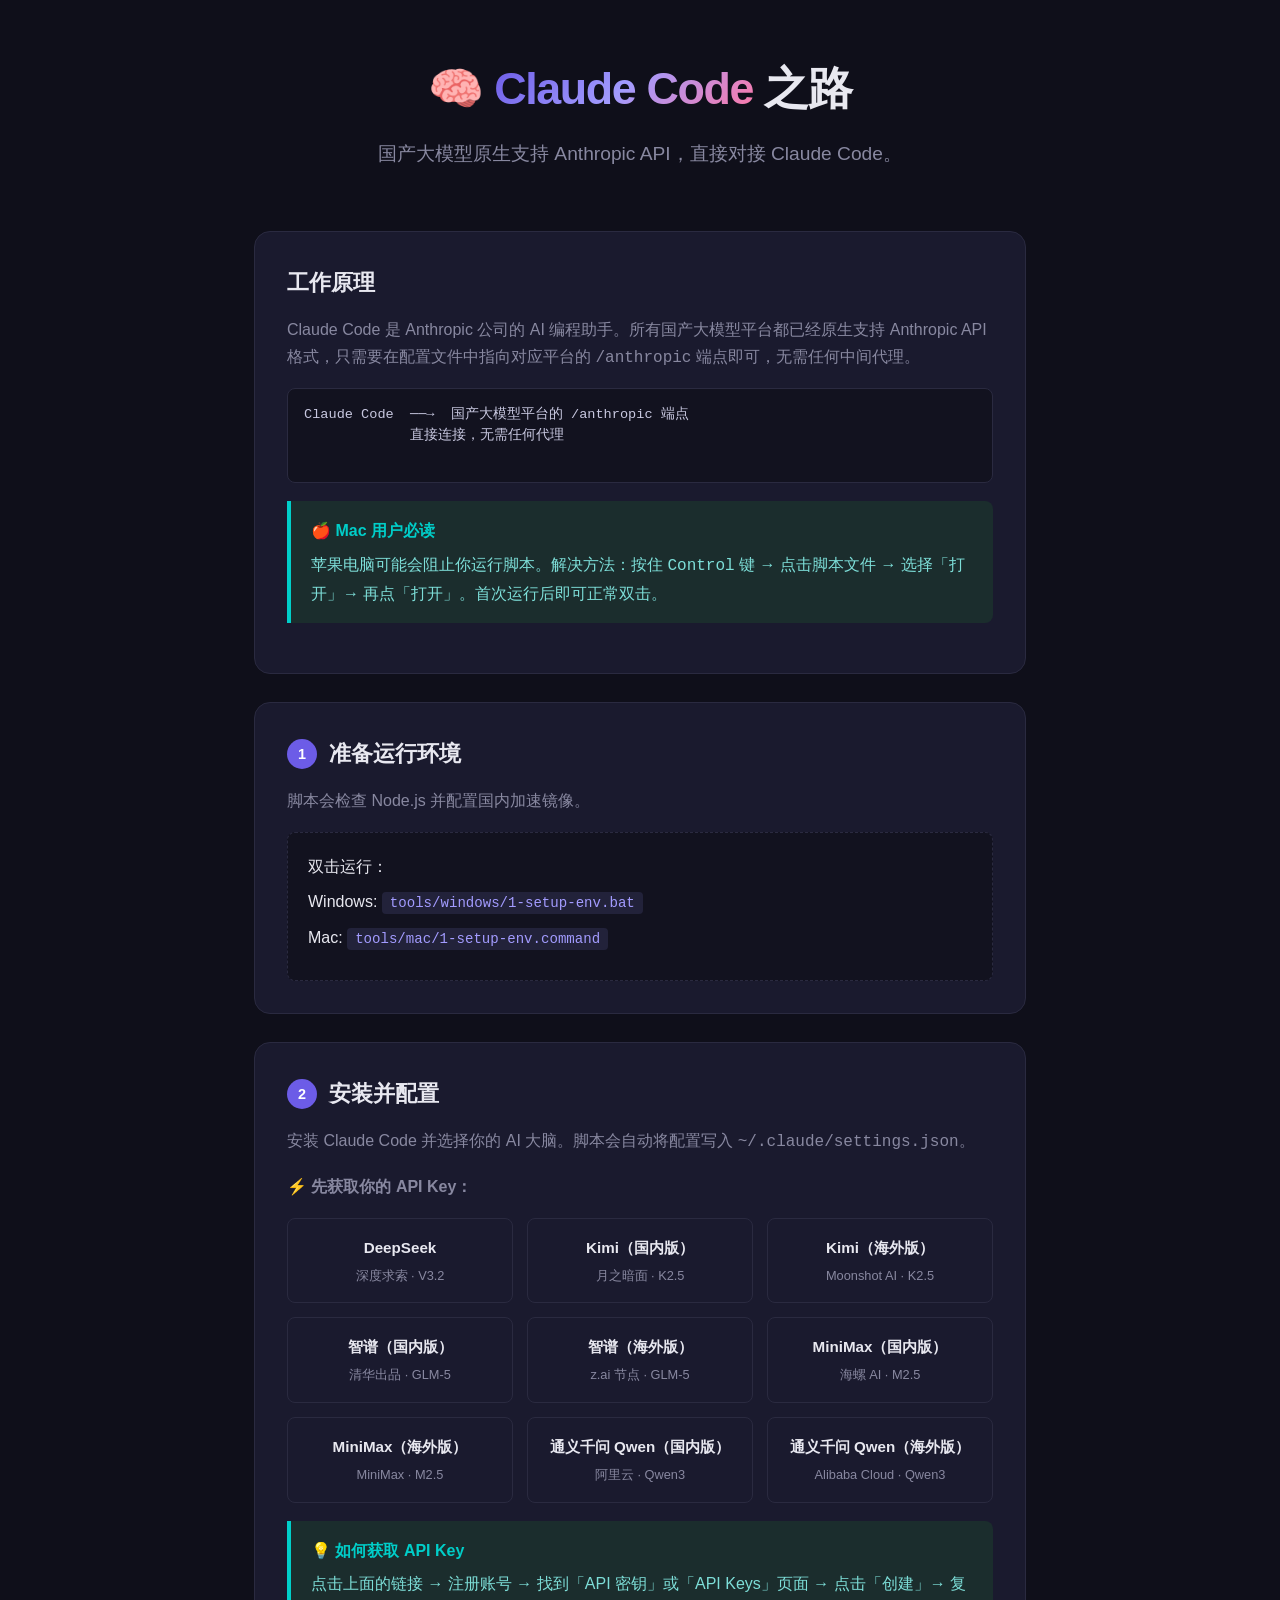
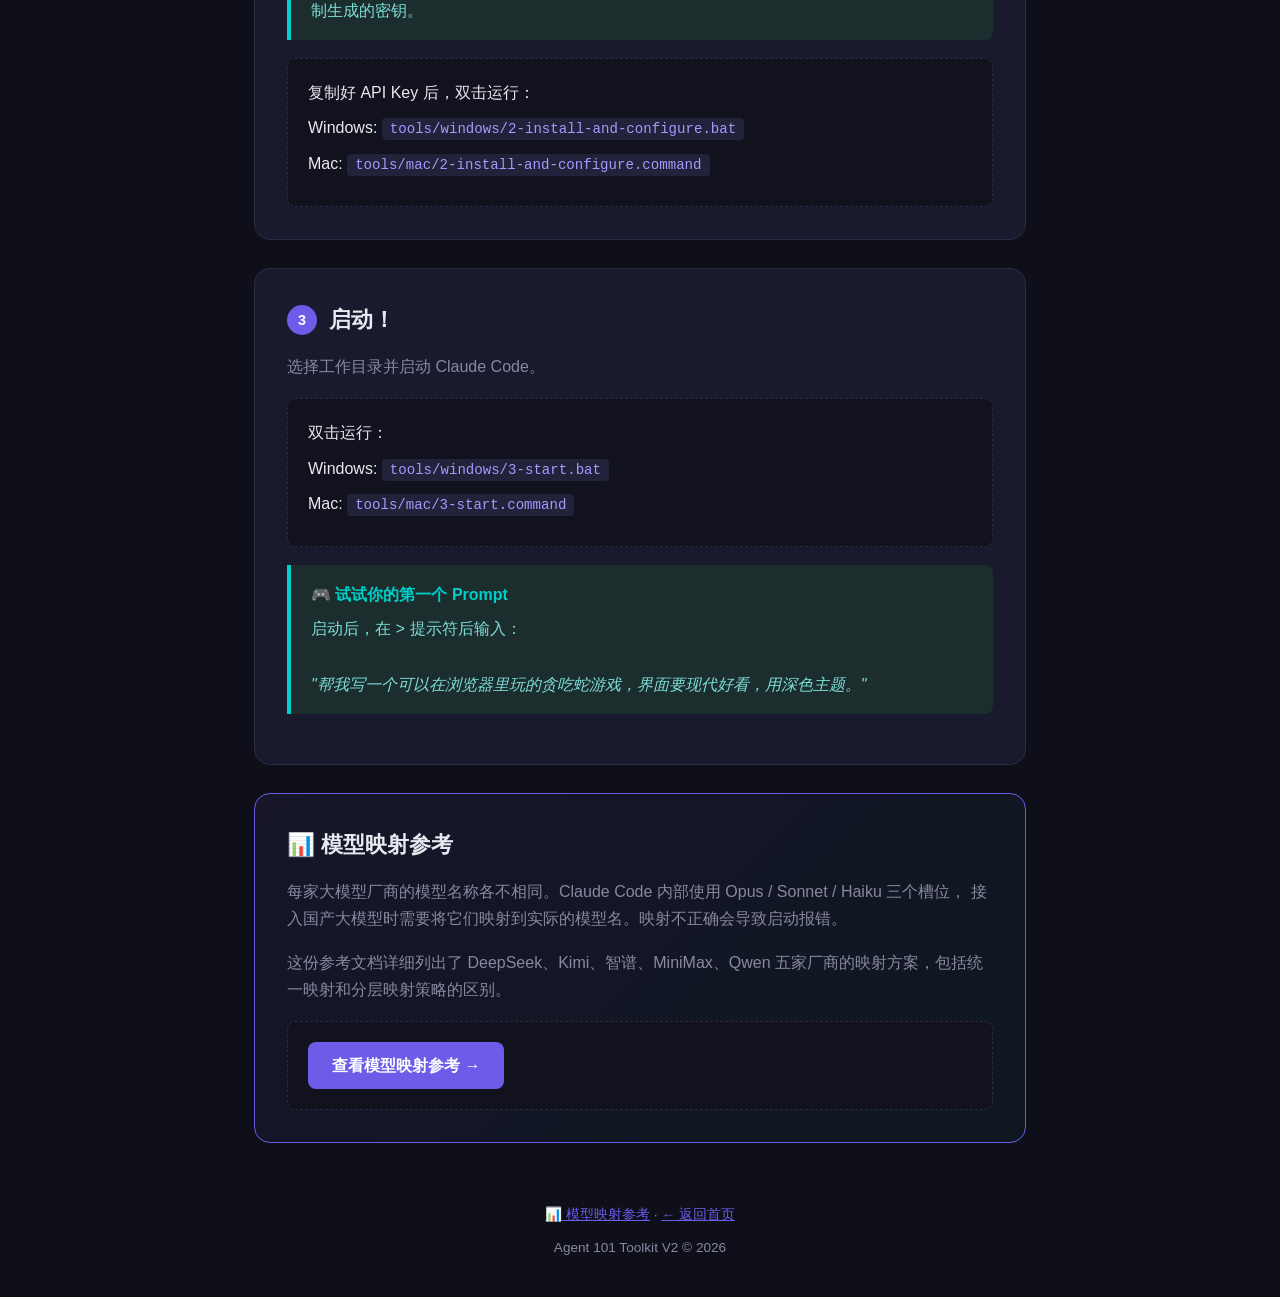
==== claude-code/guide.html @ 5c58940c "Initial commit: Agent 101 Toolkit with OpenClaw and Claude Code guides - Add OpenClaw installation s" ====
<!DOCTYPE html>
<html lang="zh-CN">

<head>
    <meta charset="UTF-8">
    <meta name="viewport" content="width=device-width, initial-scale=1.0">
    <title>Claude Code 之路 — Agent 101</title>
    <link rel="stylesheet" href="assets/style.css">
</head>

<body>
    <div class="container">
        <header class="header">
            <h1>🧠 <span class="gradient">Claude Code</span> 之路</h1>
            <p class="subtitle">国产大模型原生支持 Anthropic API，直接对接 Claude Code。</p>
        </header>

        <!-- Intro -->
        <div class="card">
            <h2>工作原理</h2>
            <p class="desc">
                Claude Code 是 Anthropic 公司的 AI 编程助手。所有国产大模型平台都已经原生支持 Anthropic API 格式，只需要在配置文件中指向对应平台的
                <code>/anthropic</code> 端点即可，无需任何中间代理。
            </p>
            <pre>
Claude Code  ──→  国产大模型平台的 /anthropic 端点
             直接连接，无需任何代理
        </pre>

            <div class="info">
                <strong>🍎 Mac 用户必读</strong>
                苹果电脑可能会阻止你运行脚本。解决方法：按住 <code>Control</code> 键 → 点击脚本文件 → 选择「打开」→ 再点「打开」。首次运行后即可正常双击。
            </div>
        </div>

        <!-- Step 1 -->
        <div class="card">
            <h2><span class="step-badge">1</span> 准备运行环境</h2>
            <p class="desc">脚本会检查 Node.js 并配置国内加速镜像。</p>
            <div class="action">
                <p>双击运行：</p>
                <p>Windows: <span class="mono">tools/windows/1-setup-env.bat</span></p>
                <p>Mac: <span class="mono">tools/mac/1-setup-env.command</span></p>
            </div>
        </div>

        <!-- Step 2 -->
        <div class="card">
            <h2><span class="step-badge">2</span> 安装并配置</h2>
            <p class="desc">
                安装 Claude Code 并选择你的 AI 大脑。脚本会自动将配置写入 <code>~/.claude/settings.json</code>。
            </p>

            <p class="desc"><strong>⚡ 先获取你的 API Key：</strong></p>
            <div class="providers">
                <a href="https://platform.deepseek.com/api_keys" target="_blank" class="provider">
                    <div class="provider-name">DeepSeek</div>
                    <div class="provider-desc">深度求索 · V3.2</div>
                </a>
                <a href="https://platform.moonshot.cn/console/api-keys" target="_blank" class="provider">
                    <div class="provider-name">Kimi（国内版）</div>
                    <div class="provider-desc">月之暗面 · K2.5</div>
                </a>
                <a href="https://platform.moonshot.ai/console/api-keys" target="_blank" class="provider">
                    <div class="provider-name">Kimi（海外版）</div>
                    <div class="provider-desc">Moonshot AI · K2.5</div>
                </a>
                <a href="https://bigmodel.cn/usercenter/apikeys" target="_blank" class="provider">
                    <div class="provider-name">智谱（国内版）</div>
                    <div class="provider-desc">清华出品 · GLM-5</div>
                </a>
                <a href="https://z.ai/model-api" target="_blank" class="provider">
                    <div class="provider-name">智谱（海外版）</div>
                    <div class="provider-desc">z.ai 节点 · GLM-5</div>
                </a>
                <a href="https://platform.minimaxi.com/user-center/basic-information" target="_blank" class="provider">
                    <div class="provider-name">MiniMax（国内版）</div>
                    <div class="provider-desc">海螺 AI · M2.5</div>
                </a>
                <a href="https://platform.minimax.io/" target="_blank" class="provider">
                    <div class="provider-name">MiniMax（海外版）</div>
                    <div class="provider-desc">MiniMax · M2.5</div>
                </a>
                <a href="https://bailian.console.aliyun.com/#/model-market" target="_blank" class="provider">
                    <div class="provider-name">通义千问 Qwen（国内版）</div>
                    <div class="provider-desc">阿里云 · Qwen3</div>
                </a>
                <a href="https://chat.qwen.ai/" target="_blank" class="provider">
                    <div class="provider-name">通义千问 Qwen（海外版）</div>
                    <div class="provider-desc">Alibaba Cloud · Qwen3</div>
                </a>
            </div>

            <div class="info">
                <strong>💡 如何获取 API Key</strong>
                点击上面的链接 → 注册账号 → 找到「API 密钥」或「API Keys」页面 → 点击「创建」→ 复制生成的密钥。
            </div>

            <div class="action">
                <p>复制好 API Key 后，双击运行：</p>
                <p>Windows: <span class="mono">tools/windows/2-install-and-configure.bat</span></p>
                <p>Mac: <span class="mono">tools/mac/2-install-and-configure.command</span></p>
            </div>
        </div>

        <!-- Step 3 -->
        <div class="card">
            <h2><span class="step-badge">3</span> 启动！</h2>
            <p class="desc">选择工作目录并启动 Claude Code。</p>
            <div class="action">
                <p>双击运行：</p>
                <p>Windows: <span class="mono">tools/windows/3-start.bat</span></p>
                <p>Mac: <span class="mono">tools/mac/3-start.command</span></p>
            </div>

            <div class="info">
                <strong>🎮 试试你的第一个 Prompt</strong>
                启动后，在 <code>&gt;</code> 提示符后输入：<br><br>
                <em>"帮我写一个可以在浏览器里玩的贪吃蛇游戏，界面要现代好看，用深色主题。"</em>
            </div>
        </div>

        <!-- Model mapping reference -->
        <div class="card"
            style="border: 1px solid var(--primary); background: linear-gradient(135deg, rgba(108,92,231,0.08), rgba(0,184,148,0.05));">
            <h2>📊 模型映射参考</h2>
            <p class="desc">
                每家大模型厂商的模型名称各不相同。Claude Code 内部使用 Opus / Sonnet / Haiku 三个槽位，
                接入国产大模型时需要将它们映射到实际的模型名。映射不正确会导致启动报错。
            </p>
            <p class="desc">
                这份参考文档详细列出了 DeepSeek、Kimi、智谱、MiniMax、Qwen 五家厂商的映射方案，包括统一映射和分层映射策略的区别。
            </p>
            <div class="action">
                <a href="model-mapping.html"
                    style="display:inline-block; background:var(--primary); color:white; padding:10px 24px; border-radius:8px; text-decoration:none; font-weight:600; transition:opacity 0.2s;">查看模型映射参考
                    →</a>
            </div>
        </div>

        <footer class="footer">
            <p><a href="model-mapping.html" style="color:var(--primary)">📊 模型映射参考</a> · <a href="../index.html"
                    style="color:var(--primary)">← 返回首页</a></p>
            <p style="margin-top:10px;">Agent 101 Toolkit V2 © 2026</p>
        </footer>
    </div>
</body>

</html>
---- claude-code/assets/style.css ----
:root {
    --primary: #6C5CE7;
    --primary-hover: #5A4BD1;
    --accent-claude: #DA7756;
    --accent-openclaw: #00B894;
    --bg: #0F0F1A;
    --surface: #1A1A2E;
    --surface-hover: #22223A;
    --text: #E8E8F0;
    --text-muted: #8888A0;
    --border: #2A2A40;
    --danger: #FF6B6B;
    --danger-bg: #2D1B1B;
    --info-bg: #1B2D2D;
    --radius: 16px;
    --radius-sm: 8px;
}

* {
    box-sizing: border-box;
    margin: 0;
    padding: 0;
}

body {
    font-family: -apple-system, BlinkMacSystemFont, "Segoe UI", "PingFang SC", "Hiragino Sans GB", "Microsoft YaHei", "Helvetica Neue", Arial, sans-serif;
    background: var(--bg);
    color: var(--text);
    line-height: 1.7;
    font-size: 16px;
    -webkit-font-smoothing: antialiased;
}

.container {
    max-width: 820px;
    margin: 0 auto;
    padding: 50px 24px;
}

/* === Header === */
.header {
    text-align: center;
    margin-bottom: 60px;
}

.header h1 {
    font-size: 2.8rem;
    font-weight: 800;
    letter-spacing: -0.03em;
    margin-bottom: 12px;
}

.header h1 .gradient {
    background: linear-gradient(135deg, var(--primary), #A29BFE, #FD79A8);
    -webkit-background-clip: text;
    -webkit-text-fill-color: transparent;
}

.header .subtitle {
    font-size: 1.2rem;
    color: var(--text-muted);
}

/* === Cards === */
.card {
    background: var(--surface);
    border-radius: var(--radius);
    padding: 32px;
    margin-bottom: 28px;
    border: 1px solid var(--border);
    transition: border-color 0.2s;
}

.card:hover {
    border-color: #3A3A55;
}

.card h2 {
    font-size: 1.4rem;
    font-weight: 700;
    margin-bottom: 14px;
    display: flex;
    align-items: center;
    gap: 12px;
}

.step-badge {
    background: var(--primary);
    color: white;
    width: 30px;
    height: 30px;
    border-radius: 50%;
    display: inline-flex;
    align-items: center;
    justify-content: center;
    font-size: 0.9rem;
    font-weight: 700;
    flex-shrink: 0;
}

.desc {
    color: var(--text-muted);
    margin-bottom: 16px;
}

/* === Warning / Info === */
.warning {
    background: var(--danger-bg);
    border-left: 4px solid var(--danger);
    padding: 16px 20px;
    border-radius: 0 var(--radius-sm) var(--radius-sm) 0;
    margin: 18px 0;
    color: #FFA0A0;
}

.warning strong {
    color: var(--danger);
    display: block;
    margin-bottom: 6px;
    font-size: 0.95rem;
}

.info {
    background: var(--info-bg);
    border-left: 4px solid #00CEC9;
    padding: 16px 20px;
    border-radius: 0 var(--radius-sm) var(--radius-sm) 0;
    margin: 18px 0;
    color: #7DDED8;
}

.info strong {
    color: #00CEC9;
    display: block;
    margin-bottom: 6px;
}

/* === Action Area === */
.action {
    background: #12121F;
    padding: 20px;
    border-radius: var(--radius-sm);
    margin-top: 18px;
    border: 1px dashed var(--border);
}

.action p {
    margin-bottom: 8px;
}

.mono {
    font-family: "SF Mono", "Fira Code", "Cascadia Code", Consolas, monospace;
    background: #22223A;
    padding: 3px 8px;
    border-radius: 4px;
    font-size: 0.88rem;
    color: #A29BFE;
}

/* === Provider Grid === */
.providers {
    display: grid;
    grid-template-columns: repeat(auto-fill, minmax(180px, 1fr));
    gap: 14px;
    margin: 18px 0;
}

.provider {
    border: 1px solid var(--border);
    padding: 16px;
    border-radius: var(--radius-sm);
    text-align: center;
    transition: all 0.2s;
    text-decoration: none;
    color: var(--text);
    display: block;
}

.provider:hover {
    transform: translateY(-3px);
    border-color: var(--primary);
    box-shadow: 0 8px 24px rgba(108, 92, 231, 0.15);
}

.provider-name {
    font-weight: 600;
    margin-bottom: 4px;
    font-size: 0.95rem;
}

.provider-desc {
    font-size: 0.8rem;
    color: var(--text-muted);
}

/* === Code Block === */
pre {
    background: #12121F;
    padding: 16px;
    border-radius: var(--radius-sm);
    overflow-x: auto;
    font-family: "SF Mono", "Fira Code", Consolas, monospace;
    font-size: 0.85rem;
    line-height: 1.5;
    margin: 14px 0;
    border: 1px solid var(--border);
    color: #C8C8E0;
}

/* === Landing Page Specials === */
.door-grid {
    display: grid;
    grid-template-columns: repeat(auto-fit, minmax(300px, 1fr));
    gap: 24px;
    margin-top: 40px;
}

.door {
    background: var(--surface);
    border-radius: var(--radius);
    padding: 40px 32px;
    text-decoration: none;
    color: var(--text);
    border: 2px solid var(--border);
    transition: all 0.3s;
    text-align: center;
    display: block;
}

.door:hover {
    transform: translateY(-4px);
    box-shadow: 0 12px 40px rgba(0, 0, 0, 0.4);
}

.door.claude:hover {
    border-color: var(--accent-claude);
}

.door.openclaw:hover {
    border-color: var(--accent-openclaw);
}

.door .icon {
    font-size: 3rem;
    margin-bottom: 16px;
}

.door h2 {
    font-size: 1.5rem;
    margin-bottom: 10px;
}

.door .tag {
    display: inline-block;
    padding: 4px 12px;
    border-radius: 20px;
    font-size: 0.75rem;
    font-weight: 600;
    margin-top: 12px;
}

.door.claude .tag {
    background: rgba(218, 119, 86, 0.2);
    color: var(--accent-claude);
}

.door.openclaw .tag {
    background: rgba(0, 184, 148, 0.2);
    color: var(--accent-openclaw);
}

/* === Footer === */
.footer {
    text-align: center;
    margin-top: 60px;
    color: var(--text-muted);
    font-size: 0.85rem;
}
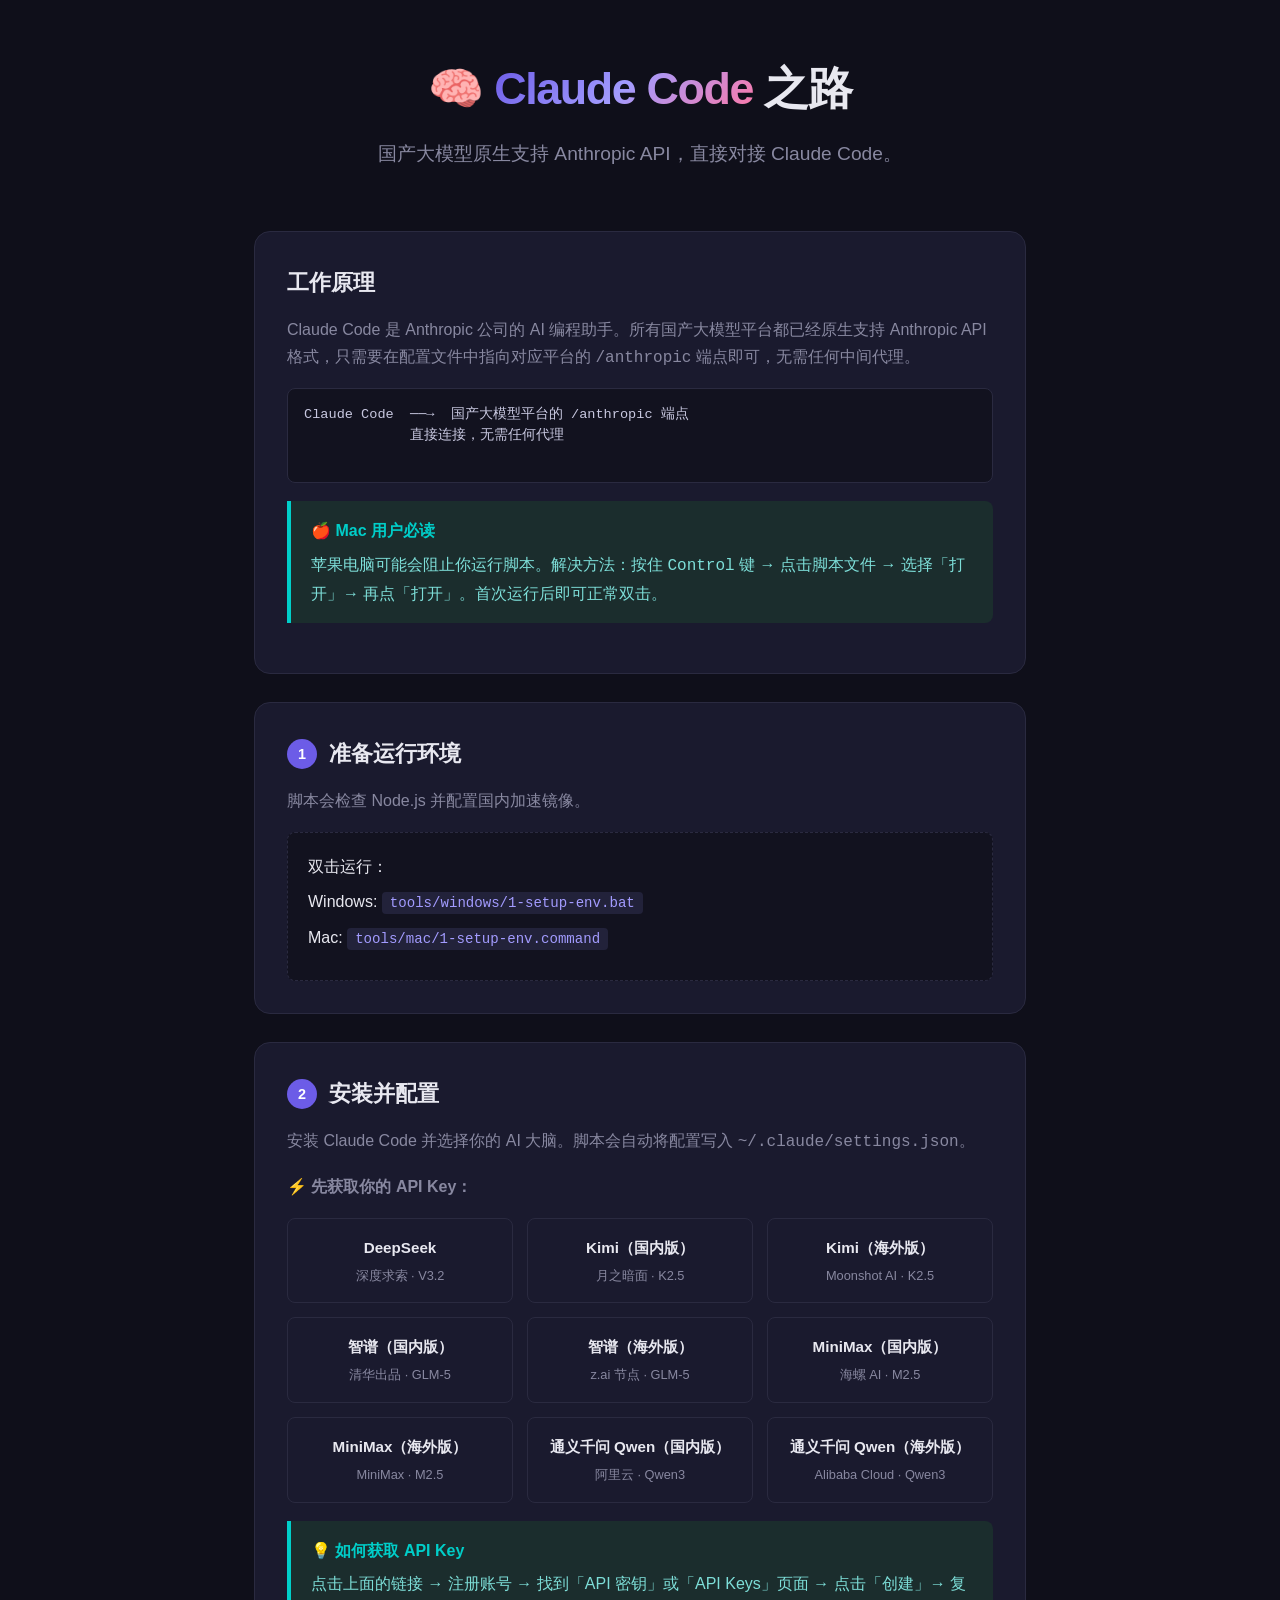
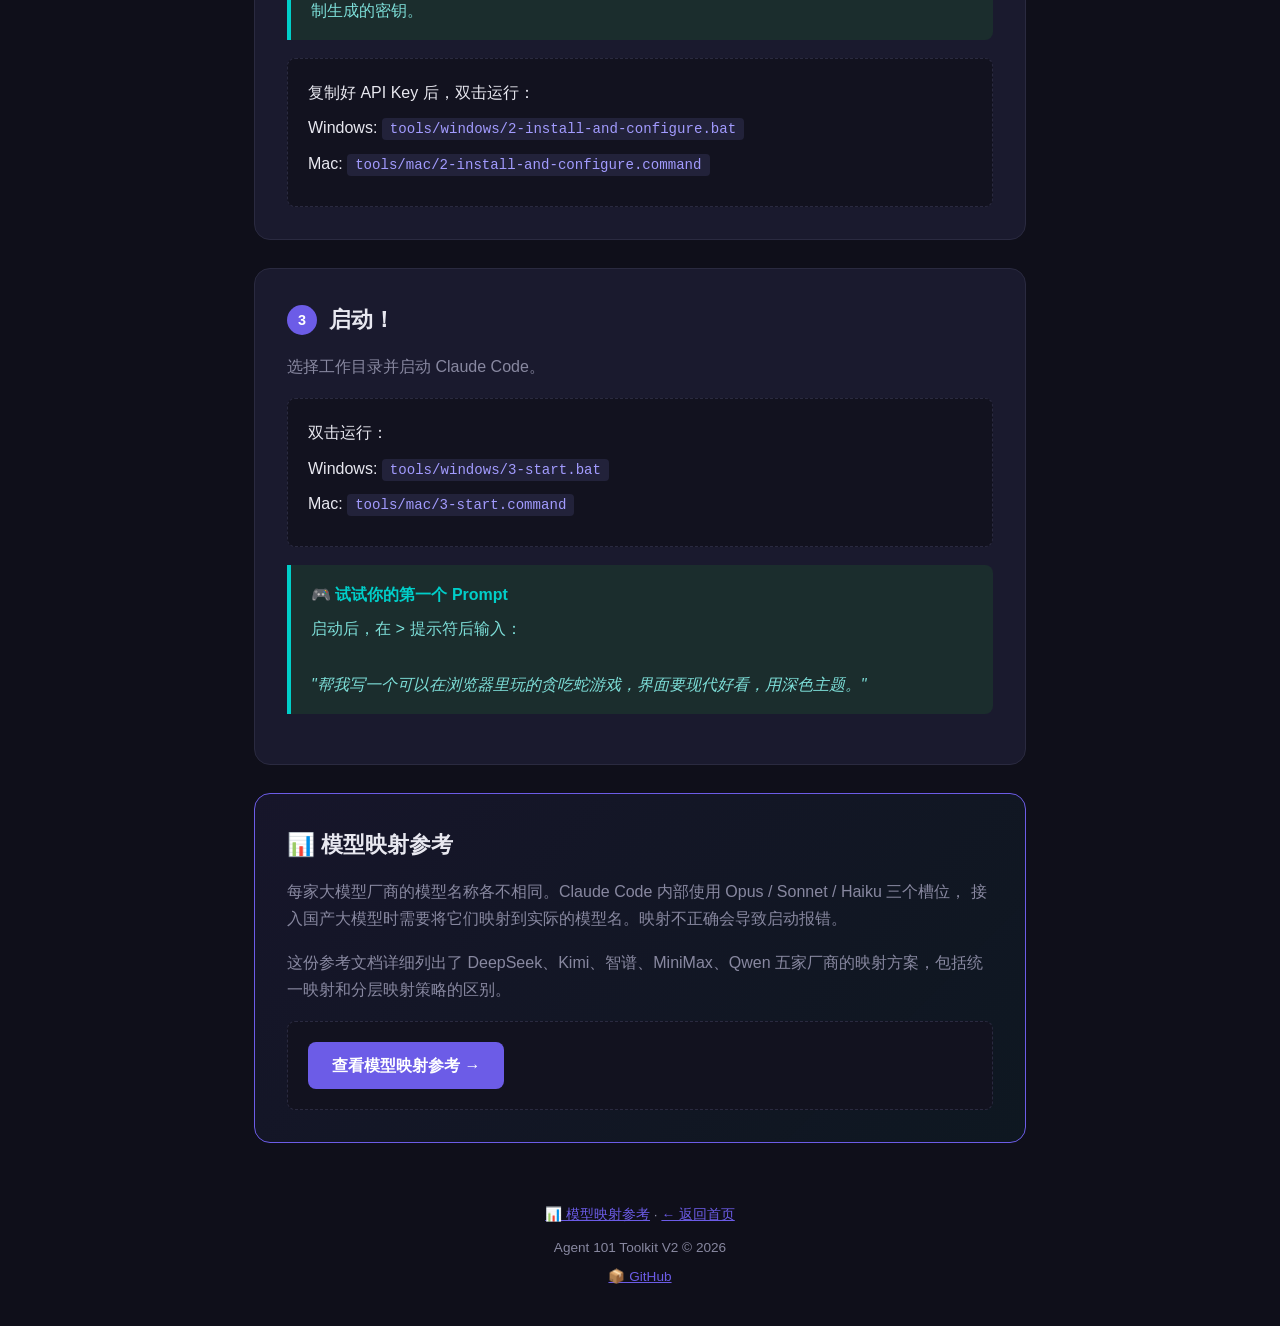
==== commit ce31bc2d: "docs: add GitHub repo link to all page footers" ====
--- a/claude-code/guide.html
+++ b/claude-code/guide.html
@@ -142,6 +142,11 @@
             <p><a href="model-mapping.html" style="color:var(--primary)">📊 模型映射参考</a> · <a href="../index.html"
                     style="color:var(--primary)">← 返回首页</a></p>
             <p style="margin-top:10px;">Agent 101 Toolkit V2 © 2026</p>
+            <p style="margin-top:6px;">
+                <a href="https://github.com/cloudzun/agent101-toolkit" target="_blank" style="color:var(--primary)">
+                    📦 GitHub
+                </a>
+            </p>
         </footer>
     </div>
 </body>
